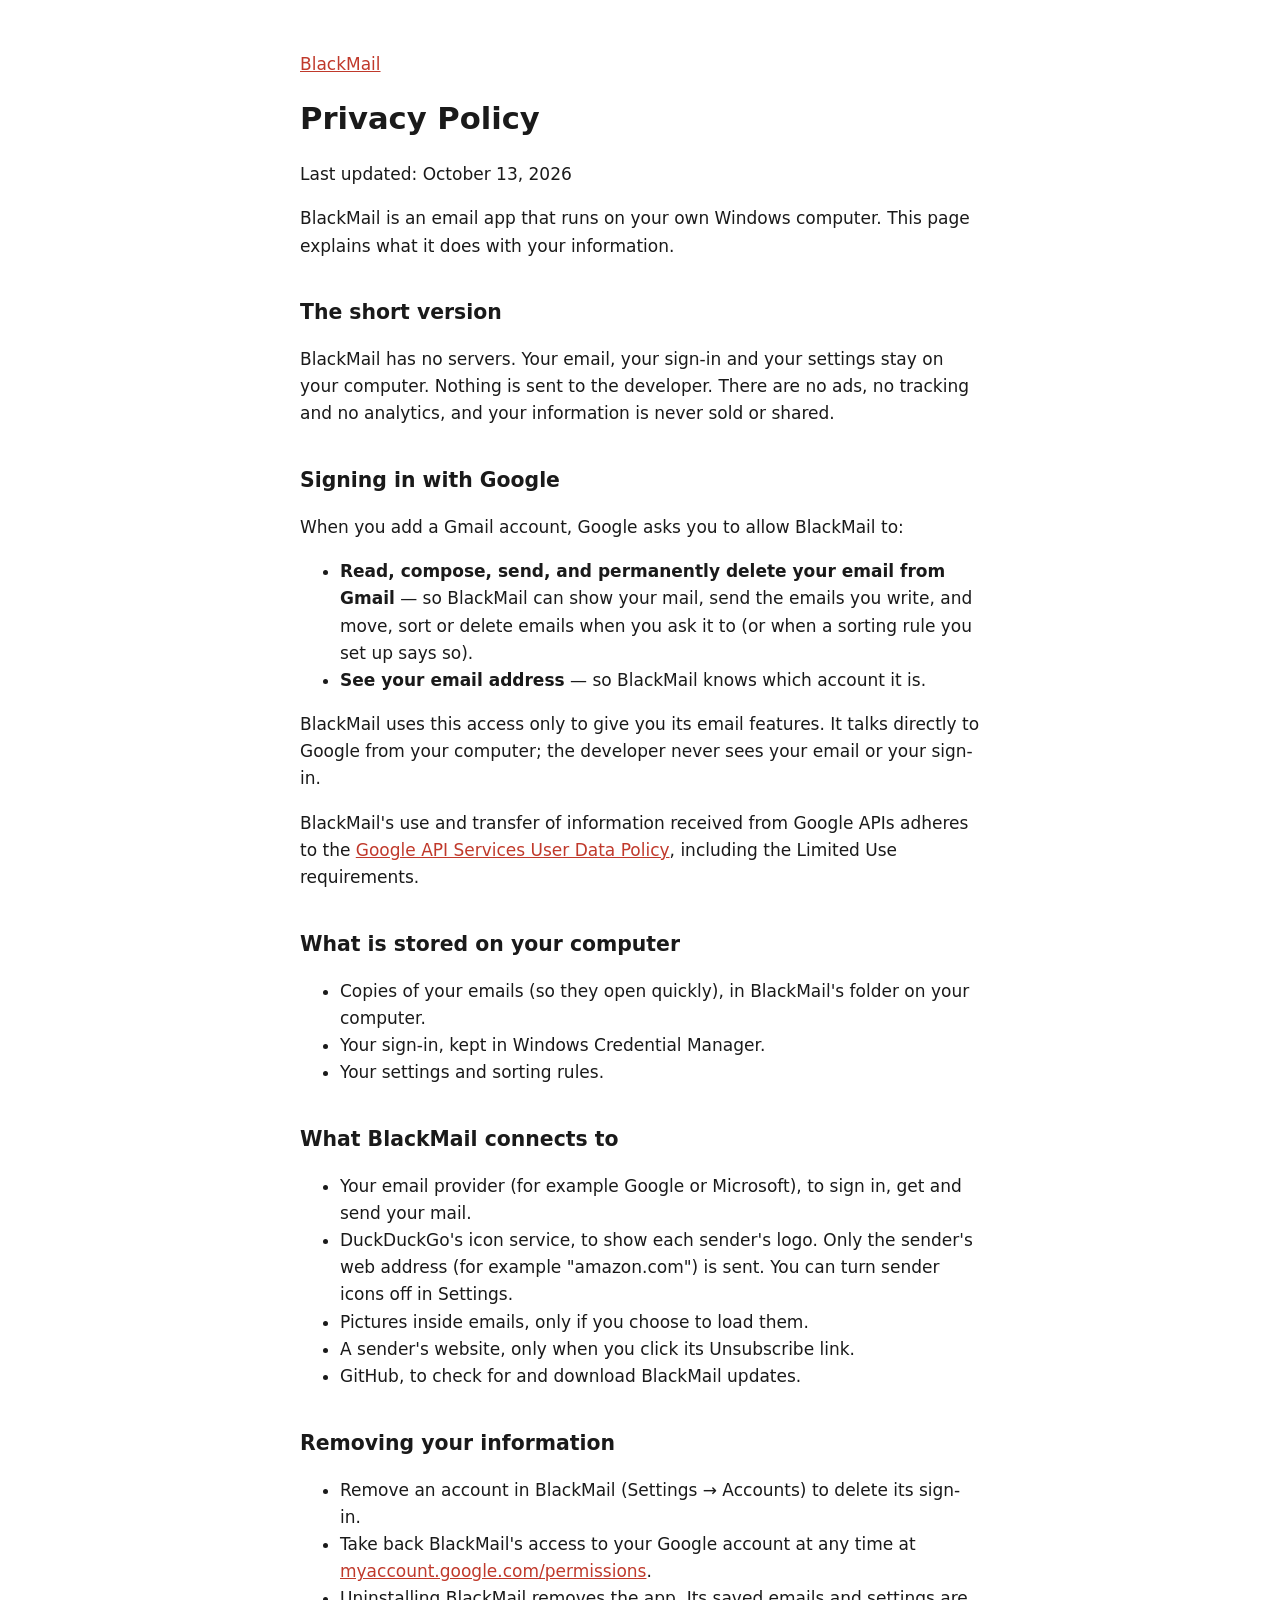
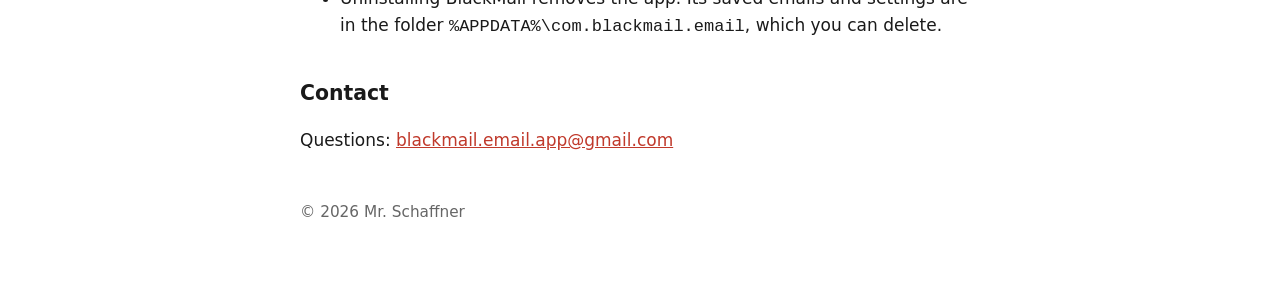
==== docs/privacy.html @ fa3292d9 "Website: home page and privacy policy (GitHub Pages, docs folder) Co-Authored-By: Claude Opus 5.5 <n" ====
<!doctype html>
<html lang="en">
<head>
  <meta charset="utf-8">
  <meta name="viewport" content="width=device-width, initial-scale=1">
  <title>BlackMail Privacy Policy</title>
  <link rel="stylesheet" href="style.css">
</head>
<body>
  <p><a href="index.html">BlackMail</a></p>
  <h1>Privacy Policy</h1>
  <p>Last updated: October 13, 2026</p>

  <p>BlackMail is an email app that runs on your own Windows computer. This page explains what it does with
  your information.</p>

  <h2>The short version</h2>
  <p>BlackMail has no servers. Your email, your sign-in and your settings stay on your computer. Nothing is sent
  to the developer. There are no ads, no tracking and no analytics, and your information is never sold or shared.</p>

  <h2>Signing in with Google</h2>
  <p>When you add a Gmail account, Google asks you to allow BlackMail to:</p>
  <ul>
    <li><strong>Read, compose, send, and permanently delete your email from Gmail</strong> &mdash; so BlackMail
    can show your mail, send the emails you write, and move, sort or delete emails when you ask it to (or when a
    sorting rule you set up says so).</li>
    <li><strong>See your email address</strong> &mdash; so BlackMail knows which account it is.</li>
  </ul>
  <p>BlackMail uses this access only to give you its email features. It talks directly to Google from your
  computer; the developer never sees your email or your sign-in.</p>
  <p>BlackMail's use and transfer of information received from Google APIs adheres to the
  <a href="https://developers.google.com/terms/api-services-user-data-policy">Google API Services User Data Policy</a>,
  including the Limited Use requirements.</p>

  <h2>What is stored on your computer</h2>
  <ul>
    <li>Copies of your emails (so they open quickly), in BlackMail's folder on your computer.</li>
    <li>Your sign-in, kept in Windows Credential Manager.</li>
    <li>Your settings and sorting rules.</li>
  </ul>

  <h2>What BlackMail connects to</h2>
  <ul>
    <li>Your email provider (for example Google or Microsoft), to sign in, get and send your mail.</li>
    <li>DuckDuckGo's icon service, to show each sender's logo. Only the sender's web address (for example
    "amazon.com") is sent. You can turn sender icons off in Settings.</li>
    <li>Pictures inside emails, only if you choose to load them.</li>
    <li>A sender's website, only when you click its Unsubscribe link.</li>
    <li>GitHub, to check for and download BlackMail updates.</li>
  </ul>

  <h2>Removing your information</h2>
  <ul>
    <li>Remove an account in BlackMail (Settings &rarr; Accounts) to delete its sign-in.</li>
    <li>Take back BlackMail's access to your Google account at any time at
    <a href="https://myaccount.google.com/permissions">myaccount.google.com/permissions</a>.</li>
    <li>Uninstalling BlackMail removes the app. Its saved emails and settings are in the folder
    <code>%APPDATA%\com.blackmail.email</code>, which you can delete.</li>
  </ul>

  <h2>Contact</h2>
  <p>Questions: <a href="mailto:blackmail.email.app@gmail.com">blackmail.email.app@gmail.com</a></p>

  <footer>&copy; 2026 Mr. Schaffner</footer>
</body>
</html>
---- docs/style.css ----
/* BlackMail's website: one stylesheet for both pages. */
body {
  max-width: 40em;
  margin: 0 auto;
  padding: 2em 1em 4em;
  font-family: "Segoe UI", system-ui, sans-serif;
  font-size: 17px;
  line-height: 1.6;
  color: #1a1a1a;
  background: #ffffff;
}
header { display: flex; align-items: center; gap: 0.75em; }
header img { width: 56px; height: 56px; }
h1 { font-size: 1.8em; margin: 0; }
h2 { font-size: 1.2em; margin-top: 1.8em; }
a { color: #c0392b; }
footer { margin-top: 3em; font-size: 0.9em; color: #666666; }
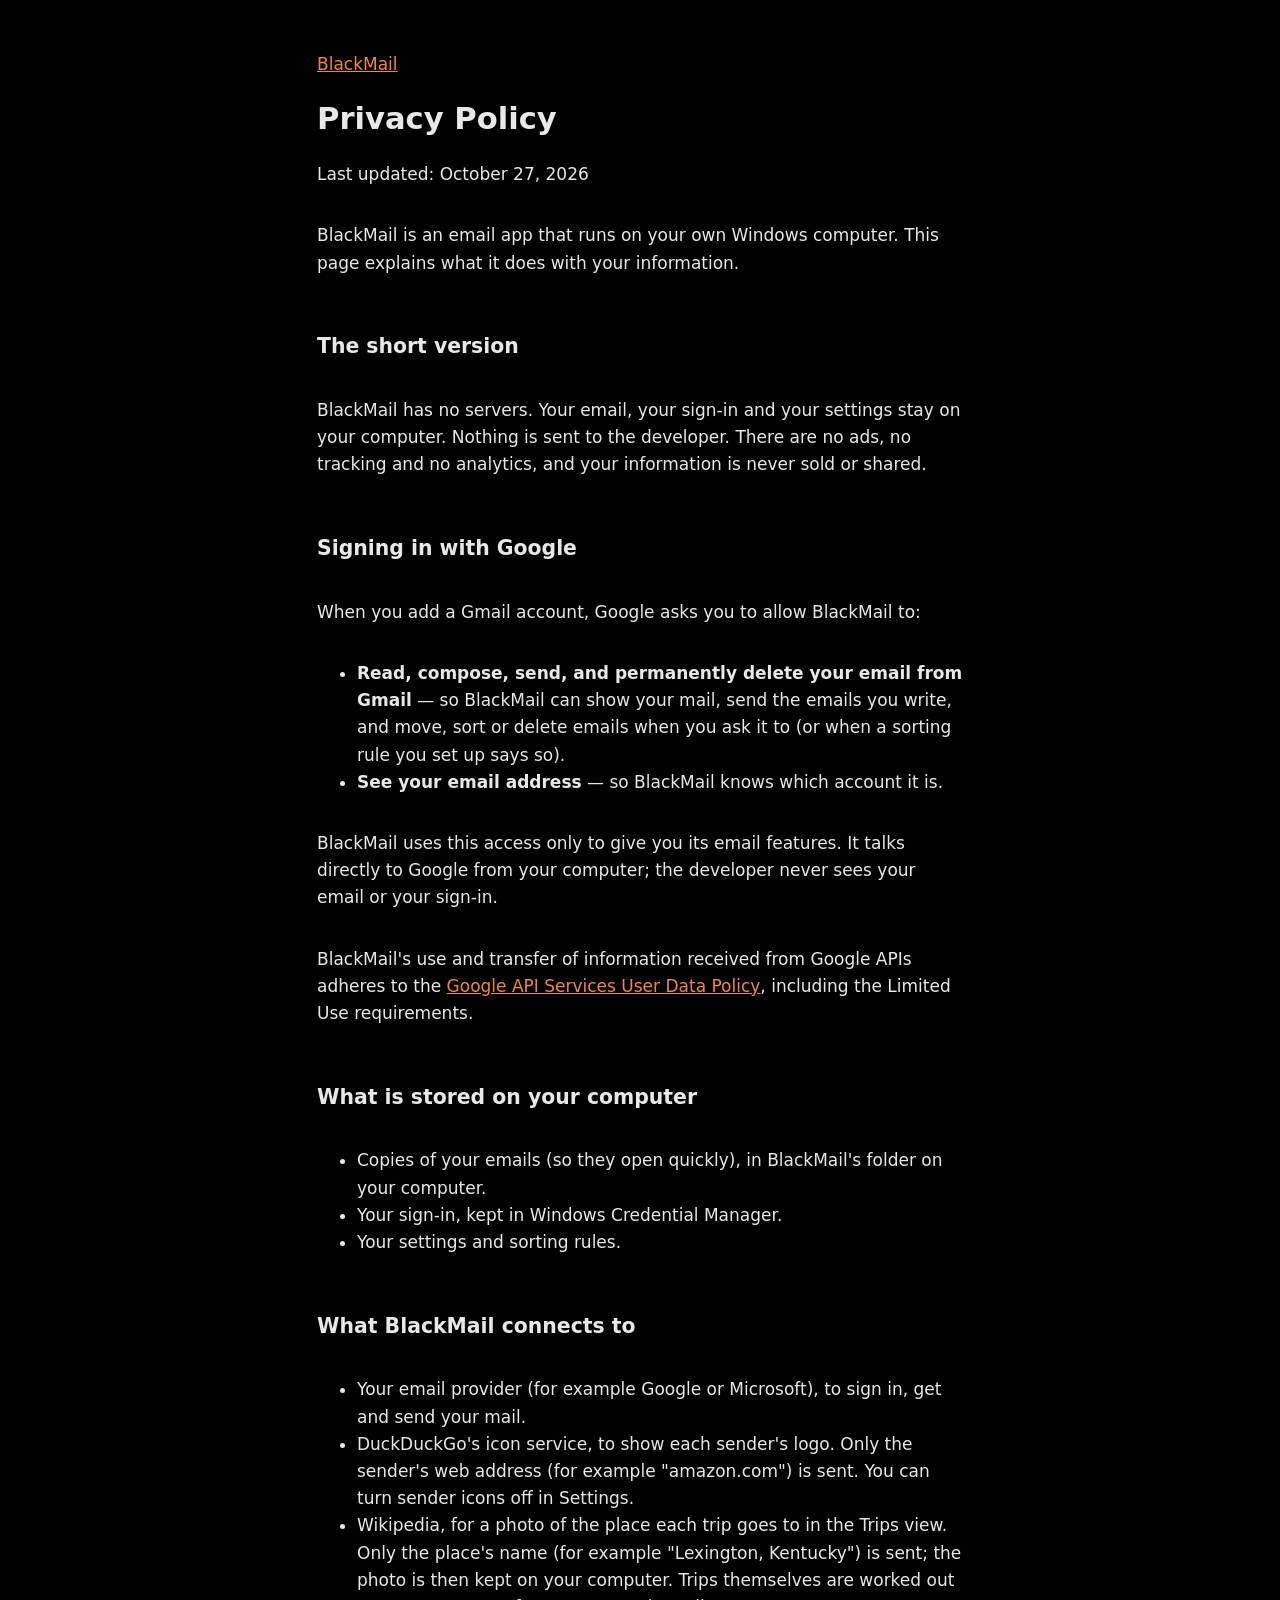
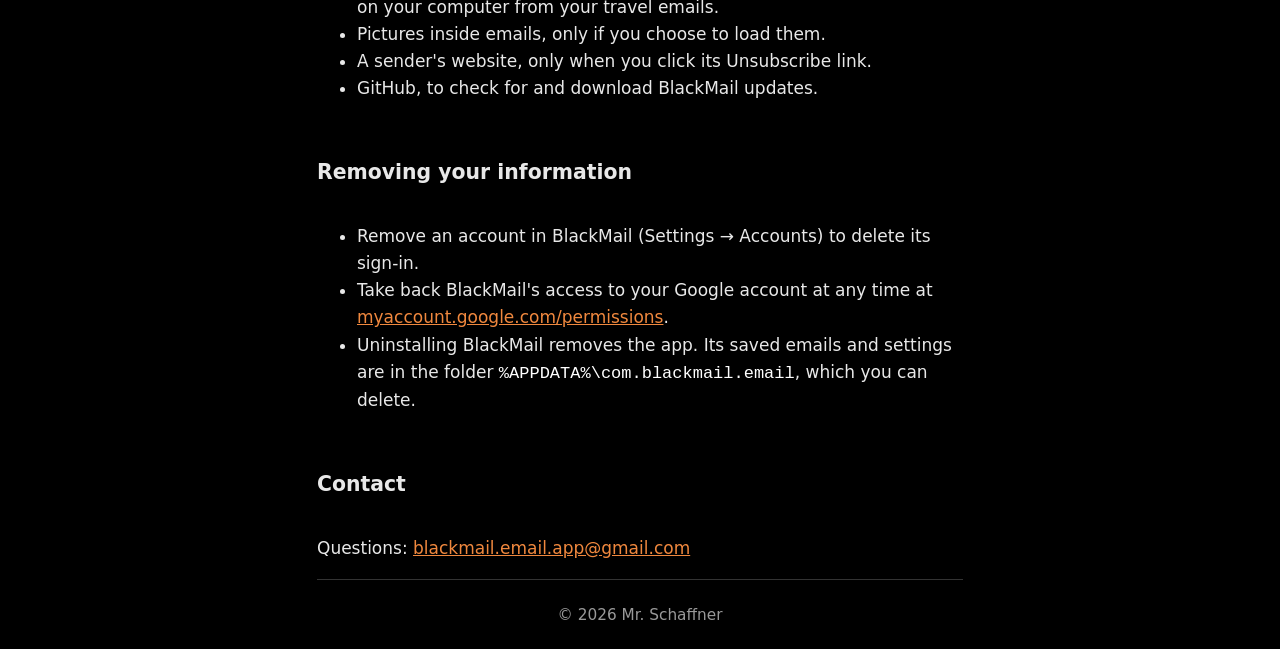
==== commit 11b6af02: "Privacy policy: Wikipedia photos for the Trips view Co-Authored-By: Claude Opus 5.5 <noreply@anthrop" ====
--- a/docs/privacy.html
+++ b/docs/privacy.html
@@ -9,7 +9,7 @@
 <body>
   <p><a href="index.html">BlackMail</a></p>
   <h1>Privacy Policy</h1>
-  <p>Last updated: October 13, 2026</p>
+  <p>Last updated: October 27, 2026</p>
 
   <p>BlackMail is an email app that runs on your own Windows computer. This page explains what it does with
   your information.</p>
@@ -44,6 +44,9 @@
     <li>Your email provider (for example Google or Microsoft), to sign in, get and send your mail.</li>
     <li>DuckDuckGo's icon service, to show each sender's logo. Only the sender's web address (for example
     "amazon.com") is sent. You can turn sender icons off in Settings.</li>
+    <li>Wikipedia, for a photo of the place each trip goes to in the Trips view. Only the place's name (for
+    example "Lexington, Kentucky") is sent; the photo is then kept on your computer. Trips themselves are worked
+    out on your computer from your travel emails.</li>
     <li>Pictures inside emails, only if you choose to load them.</li>
     <li>A sender's website, only when you click its Unsubscribe link.</li>
     <li>GitHub, to check for and download BlackMail updates.</li>
--- a/docs/style.css
+++ b/docs/style.css
@@ -1,17 +1,30 @@
 /* BlackMail's website: one stylesheet for both pages. */
 body {
   max-width: 40em;
+  min-height: 100vh;
+  box-sizing: border-box;
+  display: flex;
+  flex-direction: column; /* so the footer sits at the bottom of the page */
   margin: 0 auto;
-  padding: 2em 1em 4em;
+  padding: 2em 1em 0;
   font-family: "Segoe UI", system-ui, sans-serif;
   font-size: 17px;
   line-height: 1.6;
-  color: #1a1a1a;
-  background: #ffffff;
+  color: #e8e8e8;
+  background: #000000;
 }
+html { background: #000000; }
 header { display: flex; align-items: center; gap: 0.75em; }
 header img { width: 56px; height: 56px; }
 h1 { font-size: 1.8em; margin: 0; }
 h2 { font-size: 1.2em; margin-top: 1.8em; }
-a { color: #c0392b; }
-footer { margin-top: 3em; font-size: 0.9em; color: #666666; }
+a { color: #f0883e; }
+code { color: #ffffff; }
+footer {
+  margin-top: auto; /* pushed to the bottom */
+  padding: 1.5em 0;
+  border-top: 1px solid #333333;
+  text-align: center;
+  font-size: 0.9em;
+  color: #999999;
+}
